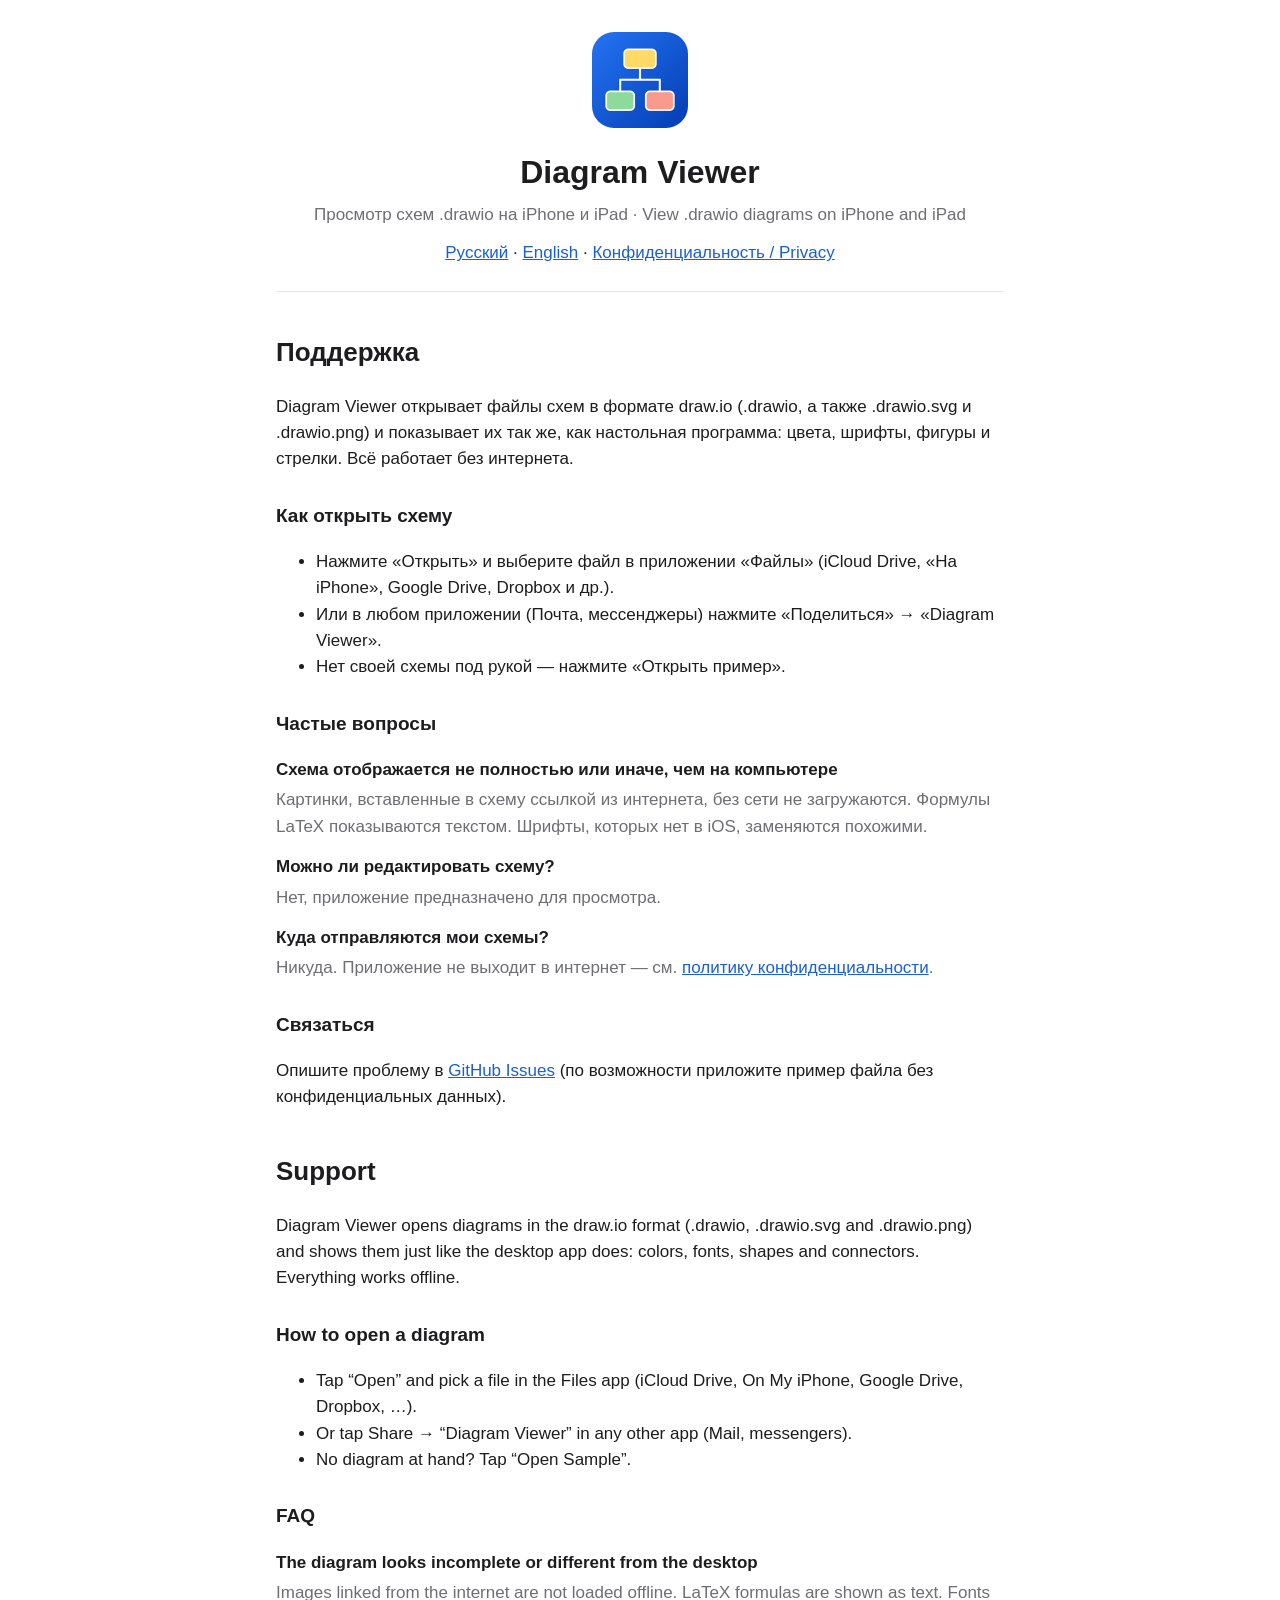
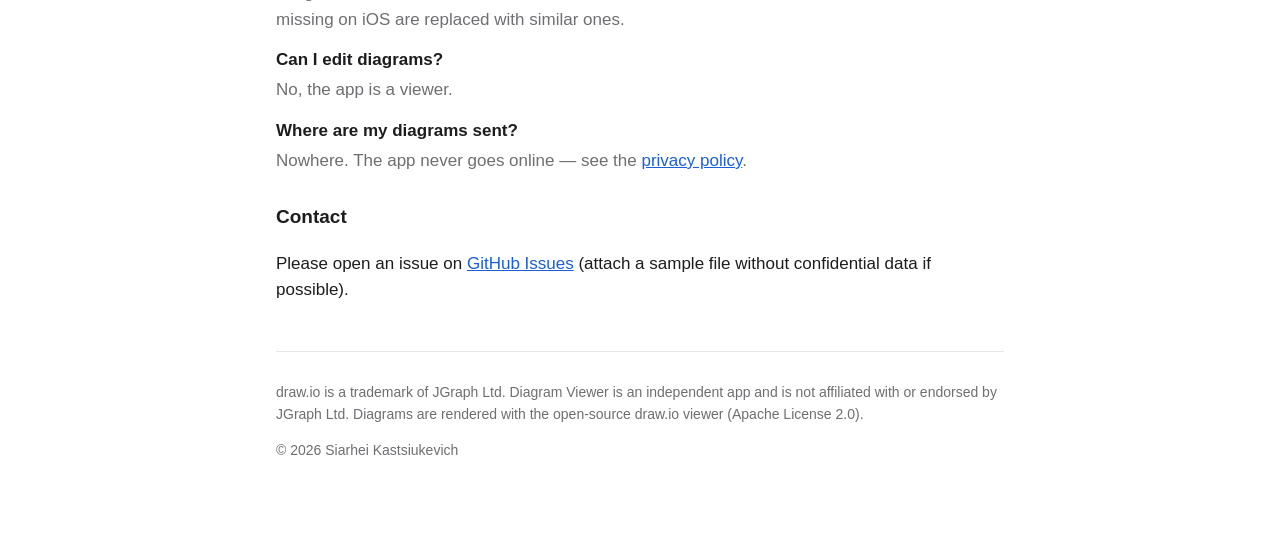
==== index.html @ a0265205 "Support and privacy pages for Diagram Viewer Co-Authored-By: Claude Opus 5.5 <noreply@anthropic.com>" ====
<!doctype html>
<html lang="ru">
<head>
<meta charset="utf-8">
<meta name="viewport" content="width=device-width, initial-scale=1">
<title>Diagram Viewer — поддержка / Support</title>
<link rel="stylesheet" href="style.css">
</head>
<body>
<main>
  <header>
    <img src="icon.png" alt="" width="96" height="96">
    <h1>Diagram Viewer</h1>
    <p class="lead">Просмотр схем .drawio на iPhone и iPad · View .drawio diagrams on iPhone and iPad</p>
    <nav><a href="#ru">Русский</a> · <a href="#en">English</a> · <a href="privacy.html">Конфиденциальность / Privacy</a></nav>
  </header>

  <section id="ru">
    <h2>Поддержка</h2>
    <p>Diagram Viewer открывает файлы схем в формате draw.io (.drawio, а также .drawio.svg и .drawio.png) и показывает их
      так же, как настольная программа: цвета, шрифты, фигуры и стрелки. Всё работает без интернета.</p>
    <h3>Как открыть схему</h3>
    <ul>
      <li>Нажмите «Открыть» и выберите файл в приложении «Файлы» (iCloud Drive, «На iPhone», Google Drive, Dropbox и др.).</li>
      <li>Или в любом приложении (Почта, мессенджеры) нажмите «Поделиться» → «Diagram Viewer».</li>
      <li>Нет своей схемы под рукой — нажмите «Открыть пример».</li>
    </ul>
    <h3>Частые вопросы</h3>
    <dl>
      <dt>Схема отображается не полностью или иначе, чем на компьютере</dt>
      <dd>Картинки, вставленные в схему ссылкой из интернета, без сети не загружаются. Формулы LaTeX показываются текстом.
        Шрифты, которых нет в iOS, заменяются похожими.</dd>
      <dt>Можно ли редактировать схему?</dt>
      <dd>Нет, приложение предназначено для просмотра.</dd>
      <dt>Куда отправляются мои схемы?</dt>
      <dd>Никуда. Приложение не выходит в интернет — см. <a href="privacy.html">политику конфиденциальности</a>.</dd>
    </dl>
    <h3>Связаться</h3>
    <p>Опишите проблему в <a href="https://github.com/Sergey-Kastukevich/diagram-viewer/issues">GitHub Issues</a>
      (по возможности приложите пример файла без конфиденциальных данных).</p>
  </section>

  <section id="en">
    <h2>Support</h2>
    <p>Diagram Viewer opens diagrams in the draw.io format (.drawio, .drawio.svg and .drawio.png) and shows them just like
      the desktop app does: colors, fonts, shapes and connectors. Everything works offline.</p>
    <h3>How to open a diagram</h3>
    <ul>
      <li>Tap “Open” and pick a file in the Files app (iCloud Drive, On My iPhone, Google Drive, Dropbox, …).</li>
      <li>Or tap Share → “Diagram Viewer” in any other app (Mail, messengers).</li>
      <li>No diagram at hand? Tap “Open Sample”.</li>
    </ul>
    <h3>FAQ</h3>
    <dl>
      <dt>The diagram looks incomplete or different from the desktop</dt>
      <dd>Images linked from the internet are not loaded offline. LaTeX formulas are shown as text. Fonts missing on iOS
        are replaced with similar ones.</dd>
      <dt>Can I edit diagrams?</dt>
      <dd>No, the app is a viewer.</dd>
      <dt>Where are my diagrams sent?</dt>
      <dd>Nowhere. The app never goes online — see the <a href="privacy.html">privacy policy</a>.</dd>
    </dl>
    <h3>Contact</h3>
    <p>Please open an issue on <a href="https://github.com/Sergey-Kastukevich/diagram-viewer/issues">GitHub Issues</a>
      (attach a sample file without confidential data if possible).</p>
  </section>

  <footer>
    <p>draw.io is a trademark of JGraph Ltd. Diagram Viewer is an independent app and is not affiliated with or endorsed by JGraph Ltd.
      Diagrams are rendered with the open-source draw.io viewer (Apache License 2.0).</p>
    <p>© 2026 Siarhei Kastsiukevich</p>
  </footer>
</main>
</body>
</html>
---- style.css ----
:root { color-scheme: light dark; --fg: #1d1d1f; --muted: #6e6e73; --bg: #ffffff; --accent: #1a5fd6; --line: #e5e5ea; }
@media (prefers-color-scheme: dark) { :root { --fg: #f5f5f7; --muted: #a1a1a6; --bg: #111113; --accent: #5b9bff; --line: #2c2c2e; } }
* { box-sizing: border-box; }
body { margin: 0; background: var(--bg); color: var(--fg); font: 17px/1.55 -apple-system, BlinkMacSystemFont, "Segoe UI", Helvetica, Arial, sans-serif; }
main { max-width: 760px; margin: 0 auto; padding: 32px 16px 64px; }
header { text-align: center; padding-bottom: 24px; border-bottom: 1px solid var(--line); }
header img { border-radius: 22px; }
h1 { margin: 12px 0 4px; font-size: 32px; }
h2 { margin-top: 40px; font-size: 26px; }
h3 { margin-top: 28px; font-size: 19px; }
.lead { color: var(--muted); margin: 0 0 12px; }
a { color: var(--accent); }
dt { font-weight: 600; margin-top: 14px; }
dd { margin: 4px 0 0; color: var(--muted); }
footer { margin-top: 48px; padding-top: 16px; border-top: 1px solid var(--line); color: var(--muted); font-size: 14px; }
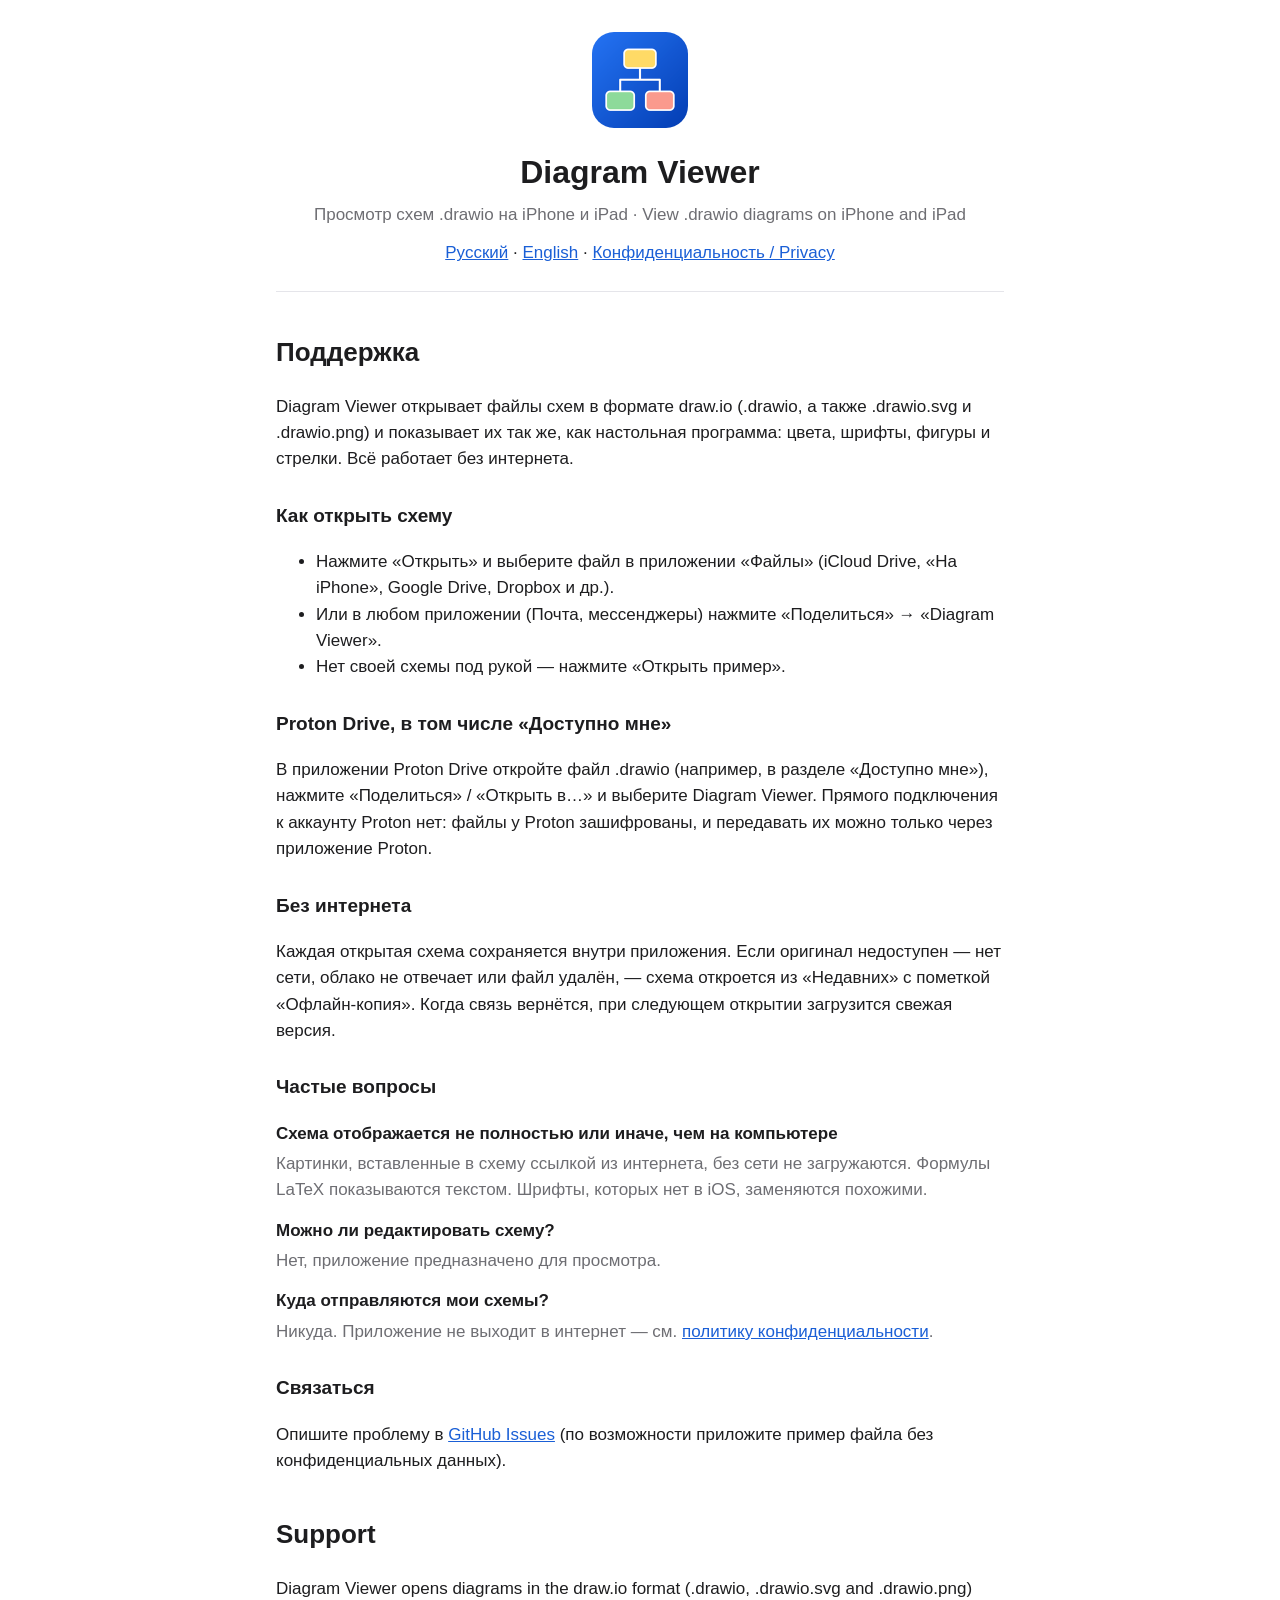
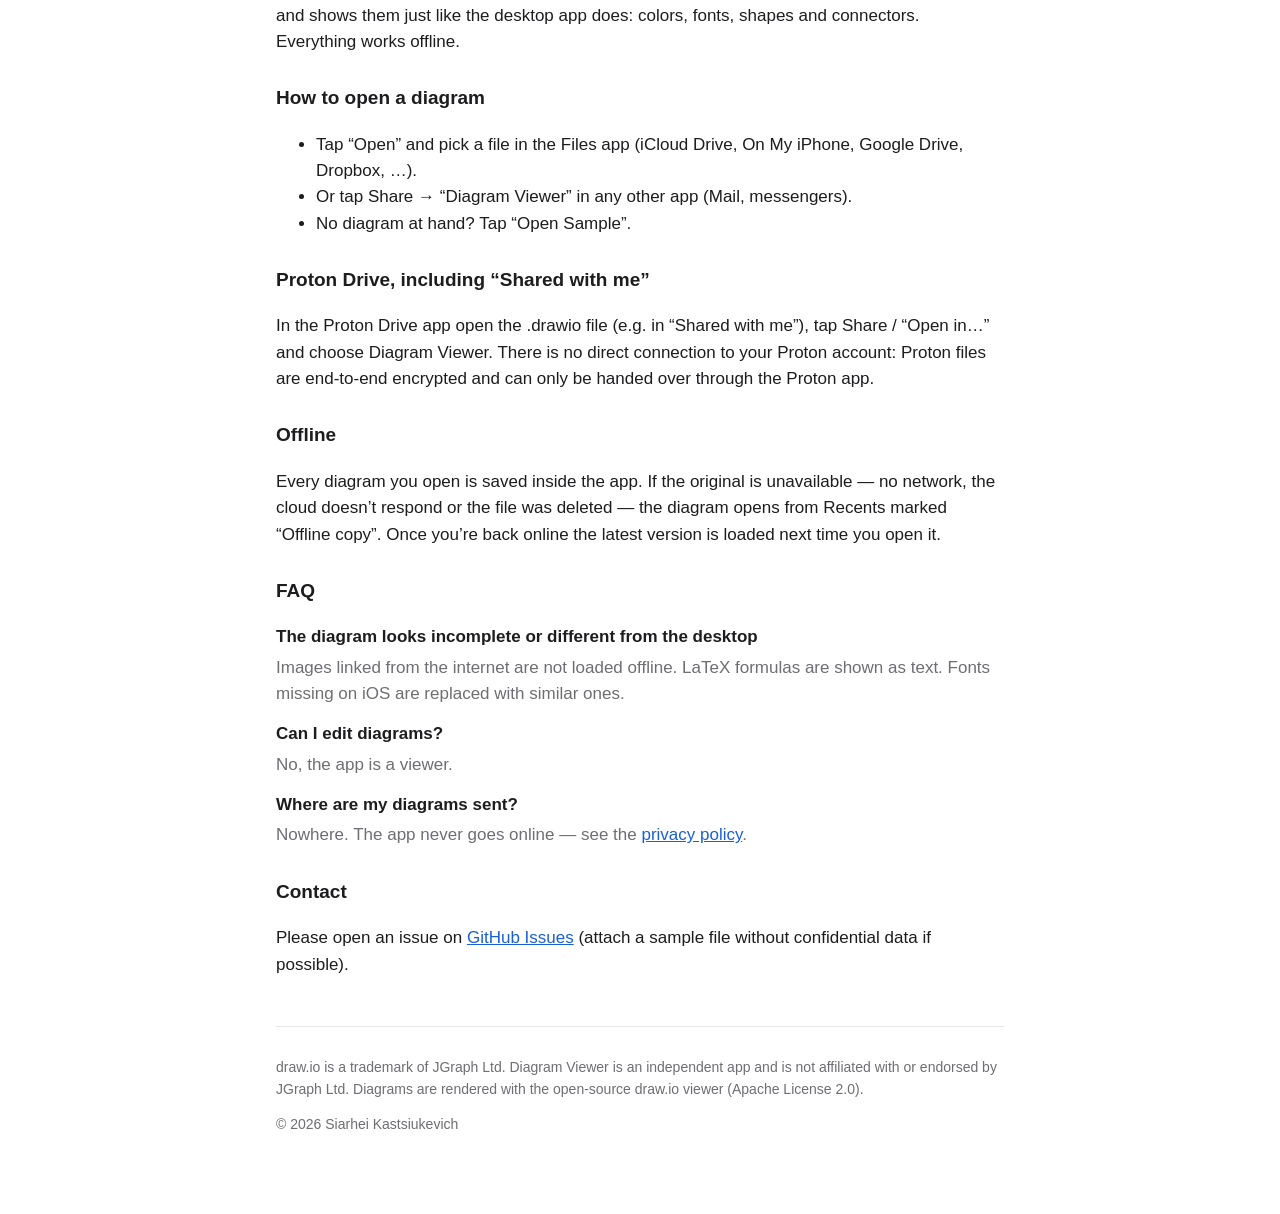
==== commit c05643aa: "Support: Proton Drive and offline viewing Co-Authored-By: Claude Opus 5.5 <noreply@anthropic.com>" ====
--- a/index.html
+++ b/index.html
@@ -25,6 +25,14 @@
       <li>Или в любом приложении (Почта, мессенджеры) нажмите «Поделиться» → «Diagram Viewer».</li>
       <li>Нет своей схемы под рукой — нажмите «Открыть пример».</li>
     </ul>
+    <h3>Proton Drive, в том числе «Доступно мне»</h3>
+    <p>В приложении Proton Drive откройте файл .drawio (например, в разделе «Доступно мне»), нажмите «Поделиться» /
+      «Открыть в…» и выберите Diagram Viewer. Прямого подключения к аккаунту Proton нет: файлы у Proton зашифрованы,
+      и передавать их можно только через приложение Proton.</p>
+    <h3>Без интернета</h3>
+    <p>Каждая открытая схема сохраняется внутри приложения. Если оригинал недоступен — нет сети, облако не отвечает
+      или файл удалён, — схема откроется из «Недавних» с пометкой «Офлайн-копия». Когда связь вернётся, при следующем
+      открытии загрузится свежая версия.</p>
     <h3>Частые вопросы</h3>
     <dl>
       <dt>Схема отображается не полностью или иначе, чем на компьютере</dt>
@@ -50,6 +58,14 @@
       <li>Or tap Share → “Diagram Viewer” in any other app (Mail, messengers).</li>
       <li>No diagram at hand? Tap “Open Sample”.</li>
     </ul>
+    <h3>Proton Drive, including “Shared with me”</h3>
+    <p>In the Proton Drive app open the .drawio file (e.g. in “Shared with me”), tap Share / “Open in…” and choose
+      Diagram Viewer. There is no direct connection to your Proton account: Proton files are end-to-end encrypted and
+      can only be handed over through the Proton app.</p>
+    <h3>Offline</h3>
+    <p>Every diagram you open is saved inside the app. If the original is unavailable — no network, the cloud doesn’t
+      respond or the file was deleted — the diagram opens from Recents marked “Offline copy”. Once you’re back online
+      the latest version is loaded next time you open it.</p>
     <h3>FAQ</h3>
     <dl>
       <dt>The diagram looks incomplete or different from the desktop</dt>
